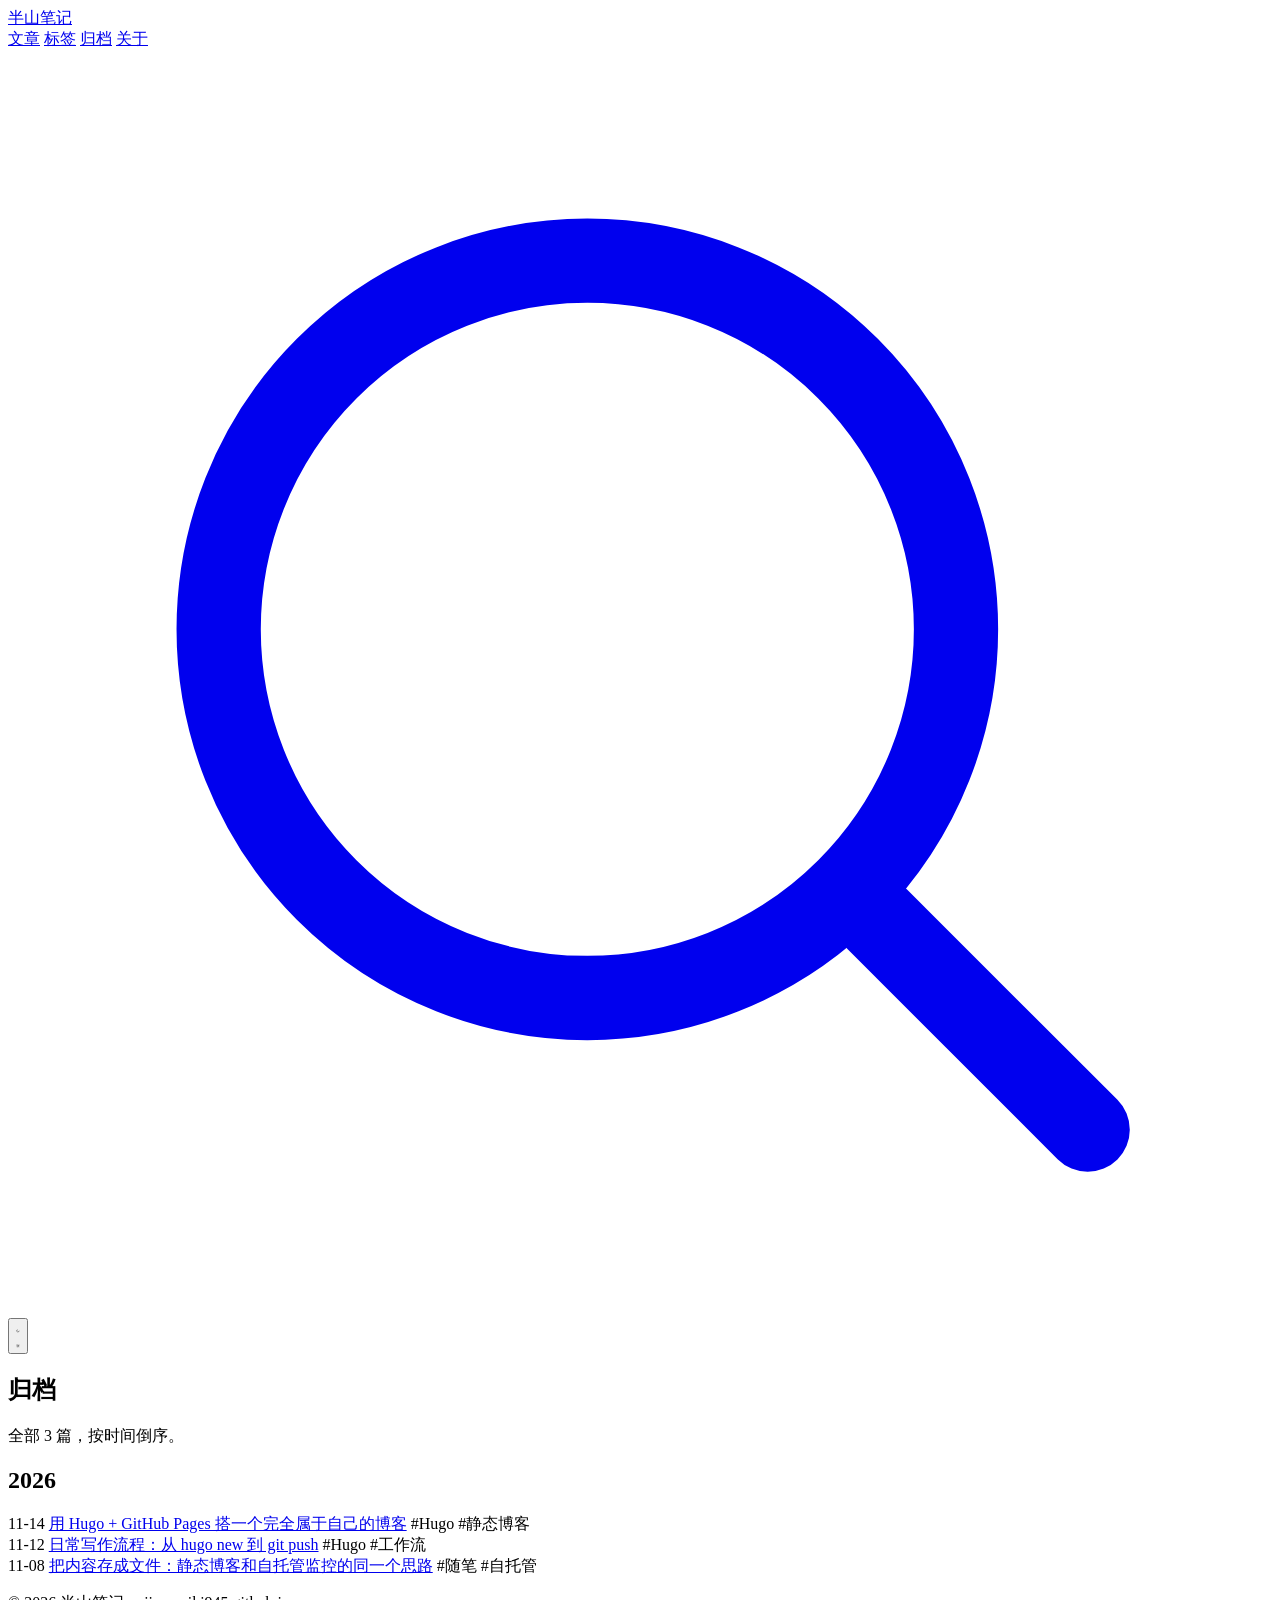
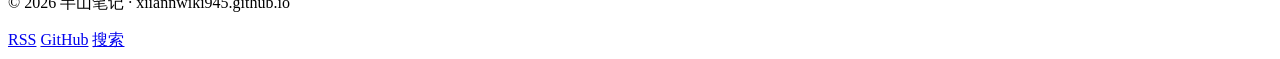
==== archive.html @ 7c0d5490 "add: archive.html" ====
<!DOCTYPE html>
<html lang="zh-CN" data-theme="light">
<head>
<meta charset="utf-8">
<meta name="viewport" content="width=device-width, initial-scale=1">
<title>归档 — 半山笔记</title>
<meta name="description" content="半山笔记的全部文章，按年份归档。">
<link rel="stylesheet" href="assets/style.css">
<link rel="canonical" href="https://xiiannwiki945.github.io/archive.html">
<meta property="og:type" content="website">
<meta property="og:site_name" content="半山笔记">
<meta property="og:title" content="归档 — 半山笔记">
<meta property="og:description" content="半山笔记的全部文章，按年份归档。">
<meta property="og:url" content="https://xiiannwiki945.github.io/archive.html">
<meta name="twitter:card" content="summary">

<script>(function(){try{var t=localStorage.getItem("banshan-theme");if(t!=="dark"&&t!=="light"){t=window.matchMedia&&window.matchMedia("(prefers-color-scheme: dark)").matches?"dark":"light";}document.documentElement.setAttribute("data-theme",t);}catch(e){}})();</script>
</head>
<body>
<header class="site-header">
  <div class="wrap site-header__inner">
    <a class="brand serif" href="index.html"><span class="brand-mark" aria-hidden="true"></span>半山笔记</a>
    <nav class="nav" aria-label="主导航">
      <a href="index.html">文章</a>
      <a href="tags.html">标签</a>
      <a href="archive.html" aria-current="page">归档</a>
      <a href="about.html">关于</a>
    </nav>
    <div class="nav-tools">
      <a class="icon-btn" href="search.html" aria-label="搜索">
        <svg viewBox="0 0 24 24" fill="none" stroke="currentColor" stroke-width="1.6" stroke-linecap="round" aria-hidden="true"><circle cx="11" cy="11" r="7"></circle><path d="m16.5 16.5 4 4"></path></svg>
      </a>
      <button class="icon-btn" type="button" data-theme-toggle aria-label="切换主题">
        <svg class="icon-moon" viewBox="0 0 24 24" fill="none" stroke="currentColor" stroke-width="1.6" stroke-linecap="round" stroke-linejoin="round" aria-hidden="true"><path d="M20 14.5A8.5 8.5 0 1 1 9.5 4a7 7 0 0 0 10.5 10.5Z"></path></svg>
        <svg class="icon-sun" viewBox="0 0 24 24" fill="none" stroke="currentColor" stroke-width="1.6" stroke-linecap="round" stroke-linejoin="round" aria-hidden="true"><circle cx="12" cy="12" r="4"></circle><path d="M12 2.5v2M12 19.5v2M2.5 12h2M19.5 12h2M5.2 5.2l1.4 1.4M17.4 17.4l1.4 1.4M18.8 5.2l-1.4 1.4M6.6 17.4l-1.4 1.4"></path></svg>
      </button>
    </div>
  </div>
</header>

<main class="wrap-narrow">
  <section class="page">
    <div class="page-head">
      <h1 class="serif">归档</h1>
      <p>全部 3 篇，按时间倒序。</p>
    </div>

    <h2 class="archive-year serif">2026</h2>
    <div class="archive-list">
      <div class="archive-item">
        <time datetime="2026-11-14">11-14</time>
        <a href="hugo-github-pages.html">用 Hugo + GitHub Pages 搭一个完全属于自己的博客</a>
        <span class="tag-mini">#Hugo #静态博客</span>
      </div>
      <div class="archive-item">
        <time datetime="2026-11-12">11-12</time>
        <a href="writing-workflow.html">日常写作流程：从 hugo new 到 git push</a>
        <span class="tag-mini">#Hugo #工作流</span>
      </div>
      <div class="archive-item">
        <time datetime="2026-11-08">11-08</time>
        <a href="content-as-files.html">把内容存成文件：静态博客和自托管监控的同一个思路</a>
        <span class="tag-mini">#随笔 #自托管</span>
      </div>
    </div>
  </section>
</main>

<footer class="site-footer">
  <div class="wrap site-footer__inner">
    <p>© 2026 半山笔记 · xiiannwiki945.github.io</p>
    <div class="footer-links">
      <a href="feed.xml">RSS</a>
      <a href="https://github.com/xiiannwiki945" rel="noopener">GitHub</a>
      <a href="search.html">搜索</a>
    </div>
  </div>
</footer>

<script src="assets/app.js" defer></script>
</body>
</html>
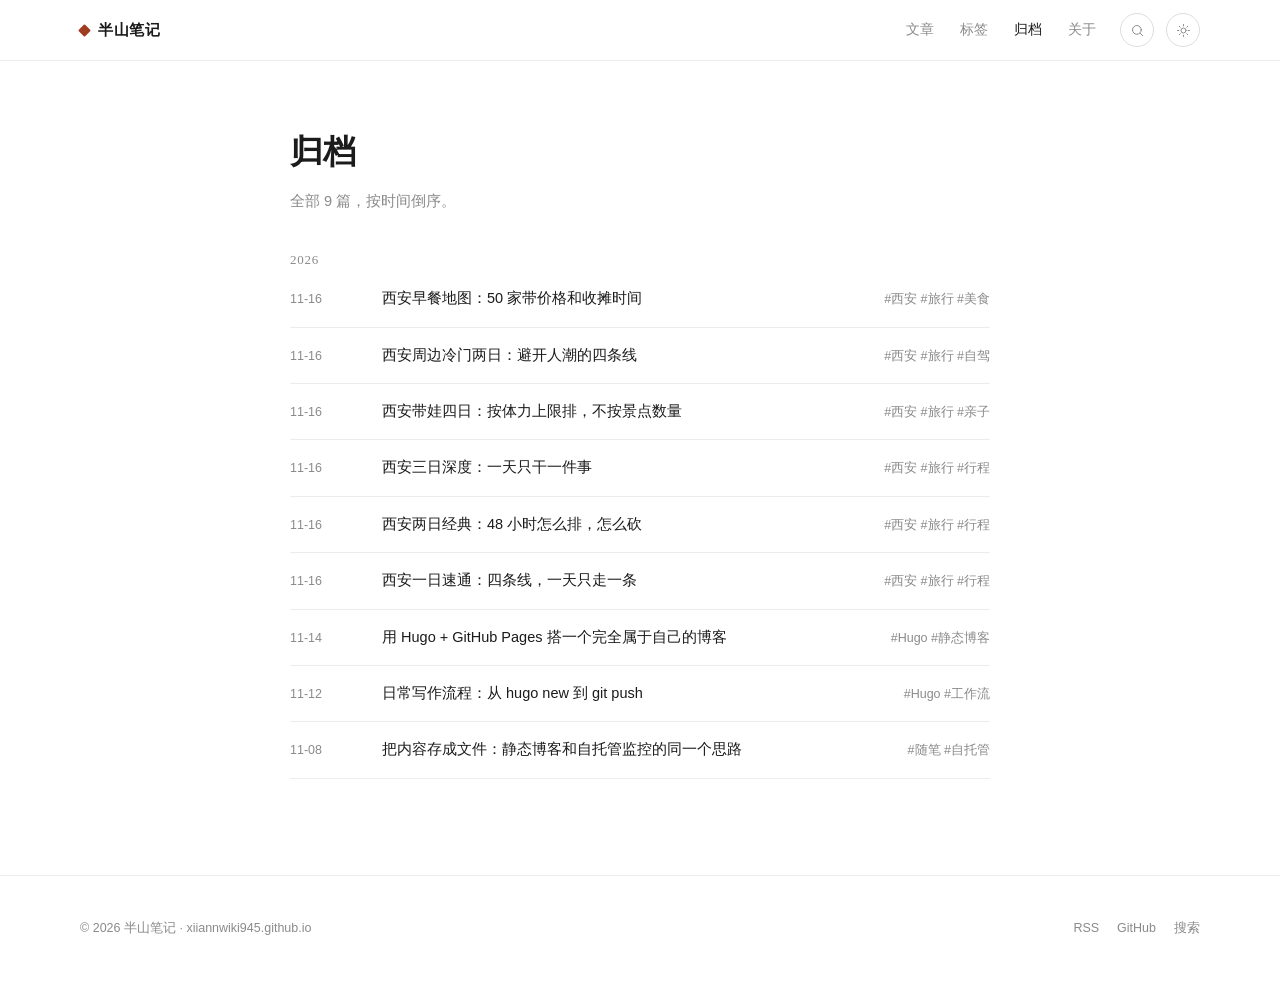
==== commit f13df607: "post: 西安手册系列六篇（一日/两日/三日/带娃/周边/早餐）" ====
--- a/archive.html
+++ b/archive.html
@@ -42,11 +42,41 @@
   <section class="page">
     <div class="page-head">
       <h1 class="serif">归档</h1>
-      <p>全部 3 篇，按时间倒序。</p>
+      <p>全部 9 篇，按时间倒序。</p>
     </div>
 
     <h2 class="archive-year serif">2026</h2>
     <div class="archive-list">
+      <div class="archive-item">
+        <time datetime="2026-11-16">11-16</time>
+        <a href="xian-breakfast.html">西安早餐地图：50 家带价格和收摊时间</a>
+        <span class="tag-mini">#西安 #旅行 #美食</span>
+      </div>
+      <div class="archive-item">
+        <time datetime="2026-11-16">11-16</time>
+        <a href="xian-around.html">西安周边冷门两日：避开人潮的四条线</a>
+        <span class="tag-mini">#西安 #旅行 #自驾</span>
+      </div>
+      <div class="archive-item">
+        <time datetime="2026-11-16">11-16</time>
+        <a href="xian-with-kids.html">西安带娃四日：按体力上限排，不按景点数量</a>
+        <span class="tag-mini">#西安 #旅行 #亲子</span>
+      </div>
+      <div class="archive-item">
+        <time datetime="2026-11-16">11-16</time>
+        <a href="xian-three-days.html">西安三日深度：一天只干一件事</a>
+        <span class="tag-mini">#西安 #旅行 #行程</span>
+      </div>
+      <div class="archive-item">
+        <time datetime="2026-11-16">11-16</time>
+        <a href="xian-two-days.html">西安两日经典：48 小时怎么排，怎么砍</a>
+        <span class="tag-mini">#西安 #旅行 #行程</span>
+      </div>
+      <div class="archive-item">
+        <time datetime="2026-11-16">11-16</time>
+        <a href="xian-one-day.html">西安一日速通：四条线，一天只走一条</a>
+        <span class="tag-mini">#西安 #旅行 #行程</span>
+      </div>
       <div class="archive-item">
         <time datetime="2026-11-14">11-14</time>
         <a href="hugo-github-pages.html">用 Hugo + GitHub Pages 搭一个完全属于自己的博客</a>
--- a/assets/style.css
+++ b/assets/style.css
@@ -0,0 +1,953 @@
+/* 半山笔记 — 站点样式 */
+
+:root {
+  --bg: #ffffff;
+  --text: #1b1b1b;
+  --text-soft: #464646;
+  --muted: #8a8a8a;
+  --muted-soft: #b3b3b3;
+  --border: #ececec;
+  --border-strong: #dcdcdc;
+  --accent: #a03c22;
+  --accent-hover: #86301a;
+  --mark-bg: #fbeee9;
+  --code-bg: #121314;
+  --code-head: #1c1d1f;
+  --code-text: #e6e6e6;
+  --panel: #f6f6f4;
+  --callout-bg: #f2f7f2;
+  --callout-border: #7e9f7e;
+  --shadow: 0 1px 2px rgba(0, 0, 0, 0.04);
+}
+
+html[data-theme="dark"] {
+  --bg: #111111;
+  --text: #e9e7e4;
+  --text-soft: #bdbab5;
+  --muted: #87847f;
+  --muted-soft: #605d59;
+  --border: #262523;
+  --border-strong: #34322f;
+  --accent: #c25c3a;
+  --accent-hover: #d5704c;
+  --mark-bg: #2a1a13;
+  --code-bg: #0a0a0b;
+  --code-head: #161617;
+  --code-text: #e2e0dc;
+  --panel: #1a1a19;
+  --callout-bg: #17201a;
+  --callout-border: #4d6b52;
+  --shadow: none;
+}
+
+*,
+*::before,
+*::after {
+  box-sizing: border-box;
+}
+
+html {
+  -webkit-text-size-adjust: 100%;
+  scroll-behavior: smooth;
+}
+
+@media (prefers-reduced-motion: reduce) {
+  html {
+    scroll-behavior: auto;
+  }
+}
+
+body {
+  margin: 0;
+  background: var(--bg);
+  color: var(--text);
+  font-family: -apple-system, BlinkMacSystemFont, "Segoe UI", "PingFang SC",
+    "Hiragino Sans GB", "Microsoft YaHei", "Noto Sans SC", sans-serif;
+  font-size: 16px;
+  line-height: 1.75;
+  -webkit-font-smoothing: antialiased;
+  transition: background-color 0.2s ease, color 0.2s ease;
+}
+
+.serif {
+  font-family: "Songti SC", "STSong", "Noto Serif CJK SC", "Source Han Serif SC",
+    "Noto Serif SC", Georgia, "Times New Roman", serif;
+}
+
+a {
+  color: inherit;
+  text-decoration: none;
+}
+
+img {
+  max-width: 100%;
+  height: auto;
+}
+
+button {
+  font: inherit;
+  color: inherit;
+  background: none;
+  border: none;
+  cursor: pointer;
+}
+
+.wrap {
+  width: min(1120px, calc(100% - 48px));
+  margin: 0 auto;
+}
+
+.wrap-narrow {
+  width: min(700px, calc(100% - 48px));
+  margin: 0 auto;
+}
+
+/* ---------- 顶栏 ---------- */
+
+.site-header {
+  position: sticky;
+  top: 0;
+  z-index: 20;
+  background: var(--bg);
+  background: color-mix(in srgb, var(--bg) 88%, transparent);
+  backdrop-filter: saturate(180%) blur(12px);
+  border-bottom: 1px solid var(--border);
+}
+
+.site-header__inner {
+  display: flex;
+  align-items: center;
+  justify-content: space-between;
+  gap: 24px;
+  height: 60px;
+}
+
+.brand {
+  display: inline-flex;
+  align-items: center;
+  gap: 9px;
+  font-size: 15px;
+  font-weight: 700;
+  letter-spacing: 0.04em;
+  white-space: nowrap;
+}
+
+.brand-mark {
+  width: 9px;
+  height: 9px;
+  background: var(--accent);
+  transform: rotate(45deg);
+  border-radius: 1px;
+  flex: none;
+}
+
+.nav {
+  display: flex;
+  align-items: center;
+  margin-left: auto;
+  gap: 26px;
+  font-size: 13.5px;
+  color: var(--muted);
+}
+
+.nav a {
+  padding: 6px 0;
+  transition: color 0.15s ease;
+}
+
+.nav a:hover,
+.nav a[aria-current="page"] {
+  color: var(--text);
+}
+
+.nav a.is-accent {
+  color: var(--accent);
+}
+
+.nav-tools {
+  display: flex;
+  align-items: center;
+  gap: 12px;
+}
+
+.icon-btn {
+  display: grid;
+  place-items: center;
+  width: 34px;
+  height: 34px;
+  border-radius: 50%;
+  border: 1px solid var(--border-strong);
+  color: var(--muted);
+  transition: color 0.15s ease, border-color 0.15s ease;
+}
+
+.icon-btn:hover {
+  color: var(--text);
+  border-color: var(--muted);
+}
+
+.icon-btn svg {
+  width: 15px;
+  height: 15px;
+}
+
+html[data-theme="dark"] .icon-sun,
+html:not([data-theme="dark"]) .icon-moon {
+  display: none;
+}
+
+/* ---------- 首页 ---------- */
+
+.hero {
+  padding: 92px 0 58px;
+}
+
+.hero h1 {
+  margin: 0;
+  font-size: clamp(36px, 5.2vw, 54px);
+  font-weight: 700;
+  line-height: 1.15;
+  letter-spacing: 0.01em;
+}
+
+.hero p {
+  margin: 18px 0 0;
+  color: var(--muted);
+  font-size: 15.5px;
+}
+
+.hero-actions {
+  display: flex;
+  flex-wrap: wrap;
+  gap: 12px;
+  margin-top: 34px;
+}
+
+.btn {
+  display: inline-flex;
+  align-items: center;
+  gap: 10px;
+  min-height: 44px;
+  padding: 10px 19px;
+  border-radius: 3px;
+  font-size: 14px;
+  transition: background-color 0.15s ease, border-color 0.15s ease,
+    color 0.15s ease;
+}
+
+.btn-primary {
+  background: var(--accent);
+  color: #fff;
+  font-weight: 500;
+}
+
+.btn-primary:hover {
+  background: var(--accent-hover);
+}
+
+.btn-ghost {
+  border: 1px solid var(--border-strong);
+  color: var(--text-soft);
+}
+
+.btn-ghost:hover {
+  border-color: var(--muted);
+  color: var(--text);
+}
+
+.bleed-rule {
+  border-top: 1px solid var(--border);
+}
+
+.post-list {
+  padding-bottom: 40px;
+}
+
+.post-item {
+  display: grid;
+  grid-template-columns: 86px minmax(0, 1fr);
+  gap: 26px;
+  padding: 27px 0 25px;
+  border-bottom: 1px solid var(--border);
+}
+
+.post-date {
+  font-size: 12.5px;
+  line-height: 1.55;
+  color: var(--muted);
+  font-variant-numeric: tabular-nums;
+  padding-top: 3px;
+}
+
+.post-date span {
+  display: block;
+}
+
+.post-date .year {
+  color: var(--muted-soft);
+}
+
+.post-item h2 {
+  margin: 0;
+  font-size: 17.5px;
+  font-weight: 700;
+  line-height: 1.55;
+}
+
+.post-item h2 a {
+  transition: color 0.15s ease;
+}
+
+.post-item h2 a:hover {
+  color: var(--accent);
+}
+
+.post-item .excerpt {
+  margin: 9px 0 0;
+  font-size: 14.5px;
+  line-height: 1.72;
+  color: var(--text-soft);
+}
+
+.post-item .meta-line {
+  display: flex;
+  flex-wrap: wrap;
+  gap: 10px;
+  margin-top: 11px;
+  font-size: 12.5px;
+  color: var(--muted);
+}
+
+.meta-sep {
+  color: var(--muted-soft);
+}
+
+/* ---------- 文章页 ---------- */
+
+.post-layout {
+  max-width: 1000px;
+  margin: 0 auto;
+  display: grid;
+  grid-template-columns: minmax(0, 1fr) 226px;
+  gap: 76px;
+  padding: 68px 0 104px;
+}
+
+.post-header h1 {
+  margin: 0;
+  font-size: clamp(27px, 3.3vw, 37px);
+  font-weight: 700;
+  line-height: 1.4;
+  letter-spacing: 0.005em;
+}
+
+.post-header .meta-line {
+  display: flex;
+  flex-wrap: wrap;
+  gap: 10px;
+  margin-top: 20px;
+  font-size: 12.5px;
+  color: var(--muted);
+}
+
+.prose {
+  margin-top: 34px;
+  font-size: 15.5px;
+  line-height: 1.95;
+  color: var(--text-soft);
+}
+
+.prose > p {
+  margin: 18px 0 0;
+}
+
+.prose > p:first-child {
+  margin-top: 0;
+}
+
+.prose h2 {
+  position: relative;
+  scroll-margin-top: 84px;
+  margin: 46px 0 14px;
+  padding-left: 14px;
+  font-size: 21px;
+  font-weight: 700;
+  line-height: 1.5;
+  color: var(--text);
+}
+
+.prose h2::before {
+  content: "";
+  position: absolute;
+  left: 0;
+  top: 0.25em;
+  bottom: 0.25em;
+  width: 3px;
+  border-radius: 2px;
+  background: var(--accent);
+}
+
+.prose h3 {
+  margin: 30px 0 10px;
+  font-size: 16.5px;
+  font-weight: 700;
+  color: var(--text);
+}
+
+.prose ul,
+.prose ol {
+  margin: 16px 0 0;
+  padding-left: 21px;
+}
+
+.prose li {
+  margin: 7px 0;
+}
+
+.prose li::marker {
+  color: var(--muted-soft);
+}
+
+.prose strong {
+  color: var(--text);
+  font-weight: 600;
+}
+
+.prose code {
+  padding: 2px 5px;
+  border-radius: 3px;
+  background: var(--panel);
+  border: 1px solid var(--border);
+  font-family: ui-monospace, SFMono-Regular, Menlo, Consolas, "Liberation Mono",
+    monospace;
+  font-size: 0.88em;
+  color: var(--text);
+  word-break: break-word;
+}
+
+.code-block {
+  margin: 22px 0 0;
+  border-radius: 4px;
+  overflow: hidden;
+  background: var(--code-bg);
+}
+
+.code-block__head {
+  display: flex;
+  align-items: center;
+  justify-content: space-between;
+  padding: 8px 16px;
+  font-size: 11.5px;
+  letter-spacing: 0.04em;
+  color: #8e8e8e;
+  background: var(--code-head);
+  border-bottom: 1px solid rgba(255, 255, 255, 0.06);
+}
+
+.code-block pre {
+  margin: 0;
+  padding: 16px;
+  overflow-x: auto;
+  color: var(--code-text);
+  font-family: ui-monospace, SFMono-Regular, Menlo, Consolas, "Liberation Mono",
+    monospace;
+  font-size: 13px;
+  line-height: 1.72;
+}
+
+.code-block pre code {
+  padding: 0;
+  border: none;
+  background: none;
+  color: inherit;
+  font-size: inherit;
+}
+
+.code-prompt {
+  color: #6f9e6f;
+}
+
+.callout {
+  margin: 24px 0 0;
+  padding: 15px 18px;
+  border-left: 3px solid var(--callout-border);
+  border-radius: 2px;
+  background: var(--callout-bg);
+  font-size: 14.5px;
+  line-height: 1.8;
+}
+
+.callout p {
+  margin: 0;
+}
+
+.callout strong {
+  color: var(--text);
+}
+
+.table-wrap {
+  margin: 22px 0 0;
+  overflow-x: auto;
+}
+
+.prose table {
+  width: 100%;
+  border-collapse: collapse;
+  font-size: 14px;
+  line-height: 1.7;
+}
+
+.prose th,
+.prose td {
+  padding: 9px 14px;
+  border: 1px solid var(--border);
+  text-align: left;
+  vertical-align: top;
+}
+
+.prose th {
+  background: var(--panel);
+  color: var(--text);
+  font-weight: 600;
+}
+
+.prose td {
+  color: var(--text-soft);
+}
+
+.toc {
+  position: sticky;
+  top: 92px;
+  align-self: start;
+  font-size: 12.5px;
+  line-height: 1.6;
+}
+
+.toc__title {
+  margin: 0 0 10px;
+  font-size: 12.5px;
+  font-weight: 400;
+  color: var(--muted);
+}
+
+.toc a {
+  display: block;
+  padding: 4px 0 4px 10px;
+  margin-left: -10px;
+  border-left: 2px solid transparent;
+  color: var(--muted);
+  transition: color 0.15s ease, border-color 0.15s ease;
+}
+
+.toc a:hover {
+  color: var(--text-soft);
+}
+
+.toc a.is-active {
+  color: var(--accent);
+  border-left-color: var(--accent);
+}
+
+.post-foot {
+  margin-top: 52px;
+  padding-top: 24px;
+  border-top: 1px solid var(--border);
+  display: flex;
+  flex-wrap: wrap;
+  gap: 10px;
+  font-size: 13px;
+  color: var(--muted);
+}
+
+.post-foot a:hover {
+  color: var(--accent);
+}
+
+/* ---------- 页面通用标题 ---------- */
+
+.page {
+  padding: 68px 0 96px;
+}
+
+.page-head h1 {
+  margin: 0;
+  font-size: clamp(26px, 3.2vw, 33px);
+  font-weight: 700;
+  line-height: 1.4;
+}
+
+.page-head p {
+  margin: 14px 0 0;
+  color: var(--muted);
+  font-size: 14.5px;
+}
+
+/* ---------- 搜索 ---------- */
+
+.search-field {
+  position: relative;
+  margin: 26px 0 0;
+}
+
+.search-field__icon {
+  position: absolute;
+  left: 14px;
+  top: 50%;
+  transform: translateY(-50%);
+  color: var(--muted);
+  display: grid;
+  place-items: center;
+  pointer-events: none;
+}
+
+.search-field__icon svg {
+  width: 15px;
+  height: 15px;
+}
+
+.search-field input {
+  width: 100%;
+  min-height: 46px;
+  padding: 11px 44px;
+  border: 1px solid var(--border-strong);
+  border-radius: 3px;
+  background: var(--bg);
+  color: var(--text);
+  font-family: inherit;
+  font-size: 14.5px;
+  transition: border-color 0.15s ease, box-shadow 0.15s ease;
+  -webkit-appearance: none;
+  appearance: none;
+}
+
+.search-field input::-webkit-search-cancel-button,
+.search-field input::-webkit-search-decoration {
+  -webkit-appearance: none;
+  appearance: none;
+}
+
+.search-field input::placeholder {
+  color: var(--muted-soft);
+}
+
+.search-field input:focus {
+  outline: none;
+  border-color: var(--accent);
+  box-shadow: 0 0 0 3px color-mix(in srgb, var(--accent) 10%, transparent);
+}
+
+.search-clear {
+  position: absolute;
+  right: 12px;
+  top: 50%;
+  transform: translateY(-50%);
+  width: 24px;
+  height: 24px;
+  display: none;
+  place-items: center;
+  color: var(--muted);
+  border-radius: 50%;
+}
+
+.search-clear.is-visible {
+  display: grid;
+}
+
+.search-clear:hover {
+  color: var(--text);
+}
+
+.result-count {
+  margin: 18px 0 2px;
+  font-size: 12.5px;
+  color: var(--muted);
+}
+
+.result {
+  padding: 24px 0 22px;
+  border-bottom: 1px solid var(--border);
+}
+
+.result h2 {
+  margin: 0;
+  font-size: 16.5px;
+  font-weight: 700;
+  line-height: 1.6;
+}
+
+.result h2 a:hover {
+  color: var(--accent);
+}
+
+.result .snippet {
+  margin: 9px 0 0;
+  font-size: 14px;
+  line-height: 1.78;
+  color: var(--text-soft);
+}
+
+.result .meta-line {
+  display: flex;
+  flex-wrap: wrap;
+  gap: 10px;
+  margin-top: 10px;
+  font-size: 12.5px;
+  color: var(--muted);
+}
+
+mark {
+  padding: 0 1px;
+  border-radius: 2px;
+  background: var(--mark-bg);
+  color: var(--accent);
+}
+
+.empty {
+  padding: 40px 0;
+  color: var(--muted);
+  font-size: 14.5px;
+}
+
+/* ---------- 标签 / 归档 / 关于 ---------- */
+
+.tag-grid {
+  display: flex;
+  flex-wrap: wrap;
+  gap: 10px;
+  margin-top: 28px;
+}
+
+.tag-chip {
+  display: inline-flex;
+  align-items: baseline;
+  gap: 7px;
+  min-height: 40px;
+  padding: 9px 15px;
+  border: 1px solid var(--border);
+  border-radius: 3px;
+  font-size: 14px;
+  color: var(--text-soft);
+  transition: border-color 0.15s ease, color 0.15s ease;
+}
+
+.tag-chip:hover {
+  border-color: var(--muted);
+  color: var(--accent);
+}
+
+.tag-chip .count {
+  font-size: 12px;
+  color: var(--muted);
+}
+
+.archive-year {
+  margin: 44px 0 0;
+  font-size: 13px;
+  font-weight: 400;
+  color: var(--muted);
+  letter-spacing: 0.06em;
+}
+
+.archive-year:first-of-type {
+  margin-top: 34px;
+}
+
+.archive-item {
+  display: grid;
+  grid-template-columns: 74px minmax(0, 1fr) auto;
+  gap: 18px;
+  align-items: baseline;
+  padding: 15px 0;
+  border-bottom: 1px solid var(--border);
+  font-size: 14.5px;
+}
+
+.archive-item time {
+  color: var(--muted);
+  font-size: 12.5px;
+  font-variant-numeric: tabular-nums;
+}
+
+.archive-item a:hover {
+  color: var(--accent);
+}
+
+.archive-item .tag-mini {
+  font-size: 12.5px;
+  color: var(--muted);
+}
+
+.about-block {
+  margin-top: 34px;
+  font-size: 15.5px;
+  line-height: 1.95;
+  color: var(--text-soft);
+}
+
+.about-block p {
+  margin: 0 0 18px;
+}
+
+.about-list {
+  margin: 0;
+  padding-left: 20px;
+  font-size: 14.5px;
+  line-height: 1.9;
+  color: var(--text-soft);
+}
+
+.about-list li::marker {
+  color: var(--muted-soft);
+}
+
+/* ---------- 页脚 ---------- */
+
+.site-footer {
+  border-top: 1px solid var(--border);
+  padding: 30px 0;
+  font-size: 12.5px;
+  color: var(--muted);
+}
+
+.site-footer__inner {
+  display: flex;
+  flex-wrap: wrap;
+  gap: 12px 24px;
+  justify-content: space-between;
+  align-items: center;
+}
+
+.site-footer a:hover {
+  color: var(--accent);
+}
+
+.footer-links {
+  display: flex;
+  gap: 18px;
+}
+
+/* ---------- 响应式 ---------- */
+
+@media (max-width: 1024px) {
+  .post-layout {
+    grid-template-columns: minmax(0, 1fr);
+    gap: 40px;
+    padding: 56px 0 80px;
+  }
+
+  .toc {
+    position: static;
+    order: -1;
+    padding-bottom: 20px;
+    border-bottom: 1px solid var(--border);
+  }
+}
+
+@media (max-width: 760px) {
+  .wrap,
+  .wrap-narrow {
+    width: calc(100% - 40px);
+  }
+
+  .hero {
+    padding: 46px 0 34px;
+  }
+
+  .hero p {
+    font-size: 14.5px;
+  }
+
+  .hero-actions {
+    margin-top: 26px;
+  }
+
+  .nav {
+    gap: 15px;
+    font-size: 12.5px;
+  }
+
+  .nav-tools {
+    gap: 8px;
+  }
+
+  .icon-btn {
+    width: 30px;
+    height: 30px;
+  }
+
+  .post-item {
+    grid-template-columns: minmax(0, 1fr);
+    gap: 8px;
+    padding: 22px 0;
+  }
+
+  .post-date {
+    display: flex;
+    gap: 6px;
+    padding-top: 0;
+  }
+
+  .post-date span {
+    display: inline;
+  }
+
+  .post-item h2 {
+    font-size: 16.5px;
+  }
+
+  .post-item .excerpt {
+    font-size: 14px;
+  }
+
+  .post-header h1 {
+    font-size: 26px;
+  }
+
+  .prose {
+    font-size: 15px;
+    line-height: 1.9;
+  }
+
+  .prose h2 {
+    font-size: 19px;
+    margin-top: 38px;
+  }
+
+  .page {
+    padding: 44px 0 64px;
+  }
+
+  .archive-item {
+    grid-template-columns: 62px minmax(0, 1fr);
+    gap: 12px;
+  }
+
+  .archive-item .tag-mini {
+    display: none;
+  }
+
+  .site-footer__inner {
+    flex-direction: column;
+    align-items: flex-start;
+    gap: 10px;
+  }
+}
+
+@media (prefers-reduced-motion: reduce) {
+  * {
+    transition: none !important;
+    animation: none !important;
+  }
+}
+
+.sr-only {
+  position: absolute;
+  width: 1px;
+  height: 1px;
+  padding: 0;
+  margin: -1px;
+  overflow: hidden;
+  clip: rect(0 0 0 0);
+  white-space: nowrap;
+  border: 0;
+}
